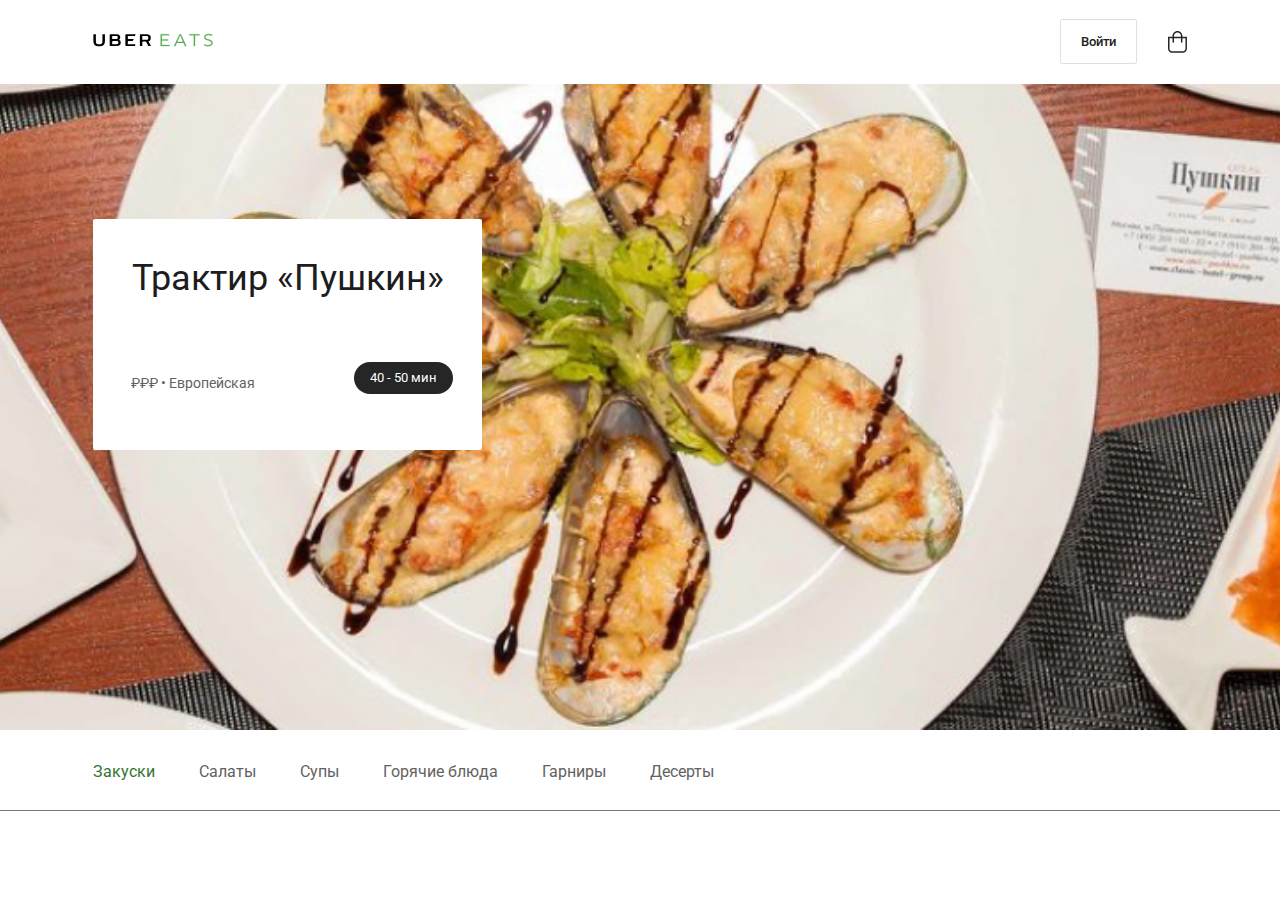
==== index.html @ a856df41 "tractire" ====
<!DOCTYPE html>
<html lang="ru">
<head>
    <meta charset="UTF-8">
    <meta http-equiv="X-UA-Compatible" content="IE=edge">
    <meta name="viewport" content="width=device-width, initial-scale=1.0">
    <title>Трактир "Пушкин"</title>
    <link rel="stylesheet" href="./css/style.css">
</head>
<body>
    <header class="header">
        <div class="container">
            <div class="header__top">
                <a class="header__logo" href="#!"><img class="header__logo-img" src="./img/logo.svg" alt="logo"></a>
                <div class="header__btn">
                    <a class="header__link" href="#!">Войти</a>
                    <a class="header__btn-link" href="#!"><img class="header__btn-img" src="./img/basket.svg" alt="basket"></a>
                </div>
            </div>
           
        </div>
    </header>
    <div class="header__content">
        <div class="container">
        <div class="header__tractire-name">
            <h1 class="header__title">Трактир «Пушкин»</h1>
            <div class="header__tractire-cart">
                <p class="header__tractire-price">₽₽₽ • Европейская</p>
                <p class="header__tractire-time">40 - 50 мин</p>
            </div>
        </div>
    </div>
    </div>
    <div class="header__menu">
        <div class="container">
            <a href="#!" class="header__link-menu menu-color">Закуски</a>
            <a href="#!" class="header__link-menu">Салаты</a>
            <a href="#!" class="header__link-menu">Супы</a>
            <a href="#!" class="header__link-menu">Горячие блюда</a>
            <a href="#!" class="header__link-menu">Гарниры</a>
            <a href="#!" class="header__link-menu">Десерты</a>
        </div>
    </div>
    
</body>
</html>
---- css/style.css ----
@import url('https://fonts.googleapis.com/css2?family=Roboto:wght@400;500&display=swap');

@import './reset.css';

body{
    font-family: "roboto", sans-serif;
    font-weight: 400;
    font-size: 16px;
    color: #1d1d1d;
}
.container{
    max-width: 1124px;
    padding: 0 15px;
    margin: 0 auto;
}
.header{
    
}
.header__top{
    padding: 30px 0;
    display: flex;
    justify-content: space-between;
    align-items: center;
}
.header__btn{

}
.header__link{
    font-weight: 500;
    font-size: 13px;
    line-height: 24px;
    text-align: center;
    border-radius: 2px;
    padding: 14px 20px;
    border: 1px solid #e0e0e0;
    margin-right: 27px;
    color:#1d1d1d;


}
.header__content{
    background-image: url(../img/photo.jpg);
    background-repeat: no-repeat;
    background-size: cover;
    background-position: top center;
    padding: 80px 0;
   
    
    

}
.header__tractire-name{
   max-width: 389px;
    border-radius: 2px;
    background-color: #fff;
    padding: 38px 0 46px;
    margin: 55px 0 200px;
   

}
.header__title{
    font-size: 36px;
    line-height: 43px;
    margin-bottom:  62px;
    text-align: center;
}
.header__tractire-cart{
    display: flex;
    justify-content: space-between;
    align-items: center;
    padding: 0 29px 0 38px;
}
.header__tractire-price{
    font-size: 14px;
    line-height: 17px;
    color: #626262;
}
.header__tractire-time{
    color: #fff;
    background-color: #262626;
    padding: 8px 16px;
    text-align: center;
    border-radius: 16px;
    font-size: 13px;
    line-height: 16px;
    margin-bottom: 10px;

}
.header__menu{
padding: 32px 0 29px;
border-bottom: 1px solid #757575;

}
.header__link-menu.menu-color{
    color: #327430;

}
.header__link-menu{
    color: #626262;
    line-height: 19px;

}
.header__link-menu + .header__link-menu{
    padding-left: 40px;
}
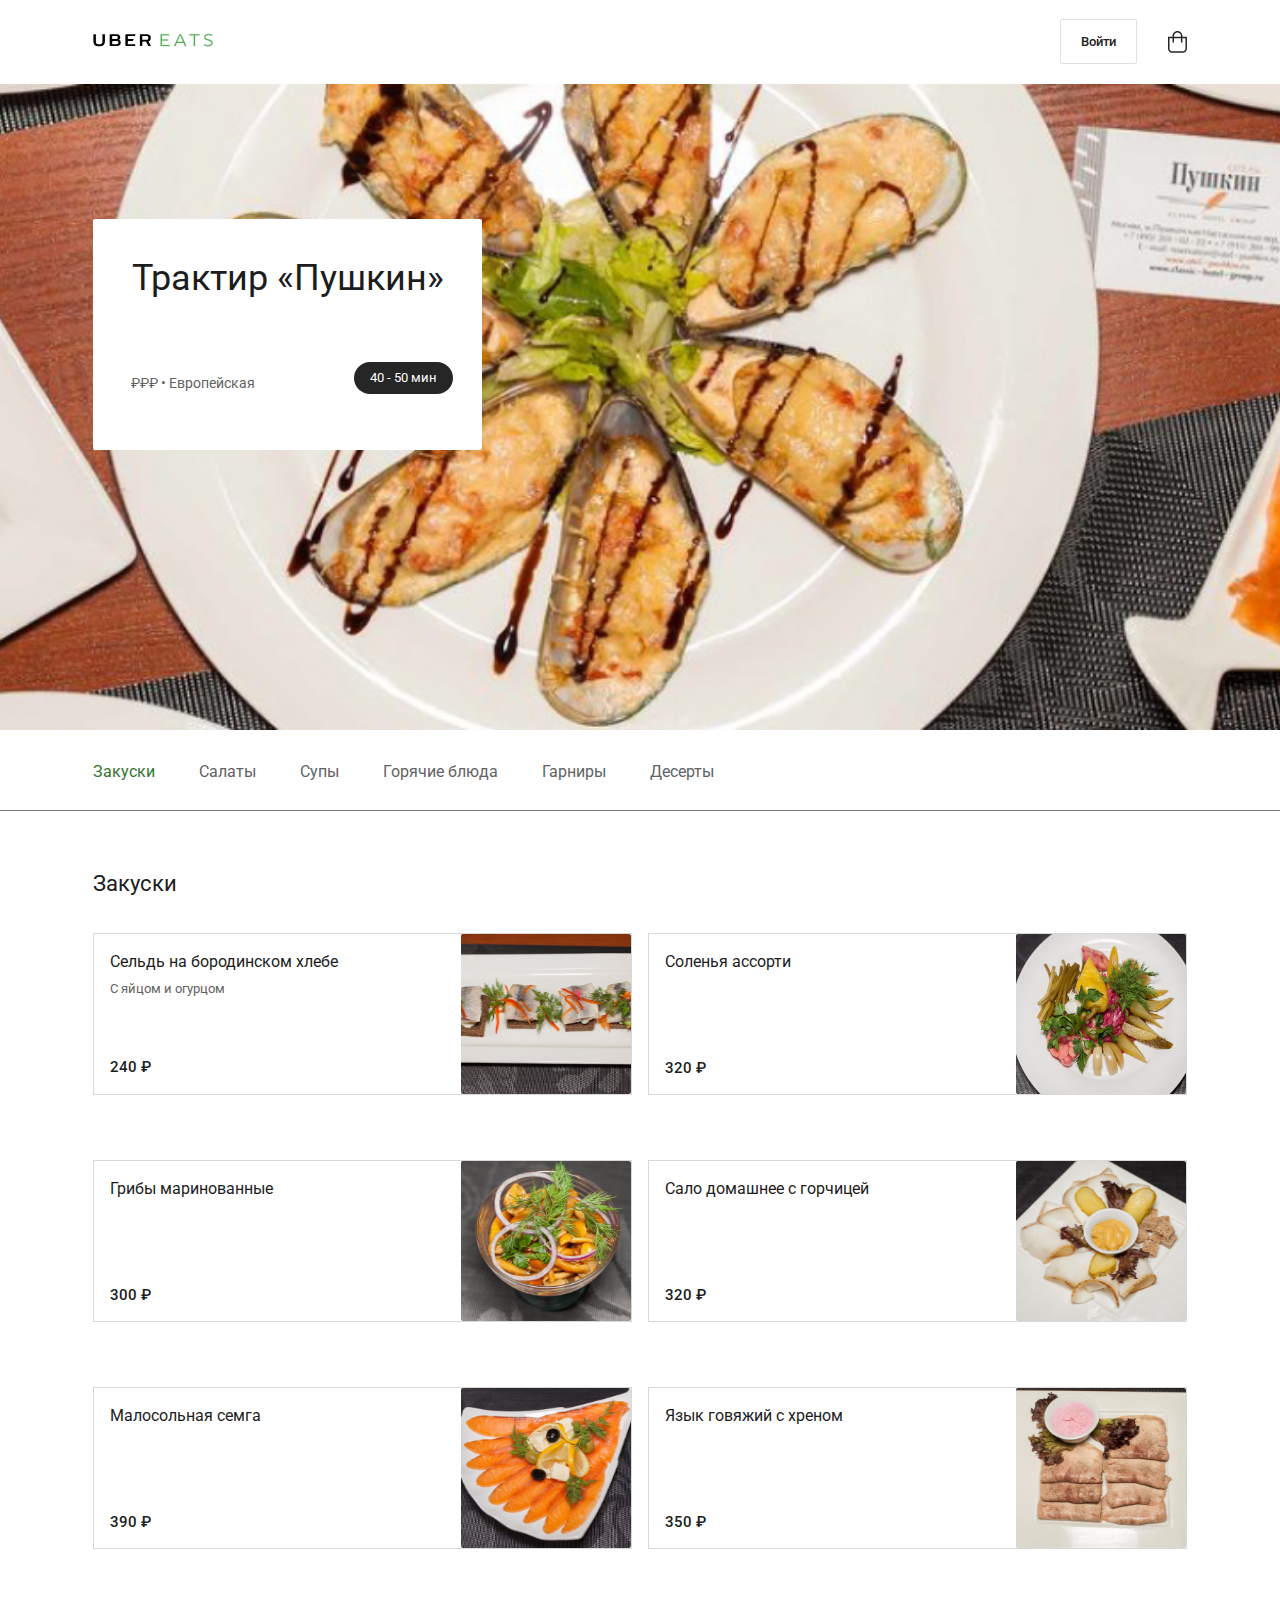
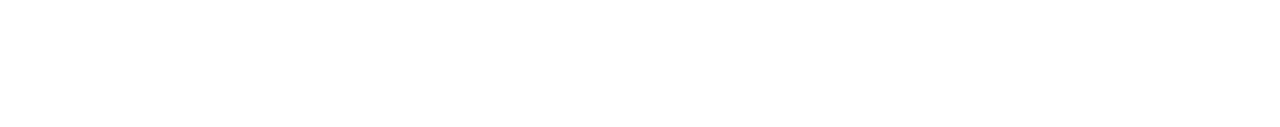
==== commit b02cf0ae: "menu" ====
--- a/index.html
+++ b/index.html
@@ -41,6 +41,74 @@
             <a href="#!" class="header__link-menu">Десерты</a>
         </div>
     </div>
+    <section class="menu__food">
+        <div class="container">
+            <h2 class="menu__food-title">Закуски</h2>
+            <div class="menu__food-inner">
+                <div class="menu__food-name name">
+                    <div class="menu__food-text">
+                    <h3 class="menu__food-name-title">Сельдь на бородинском хлебе</h3>
+                    <p class="menu__food-ingredients">С яйцом и огурцом</p>
+                    <p class="menu__food-price price">240 ₽</p>
+                </div>
+                <div class="menu__food-image">
+                    <img src="./img/photo-1.png" alt="food" class="menu__food-foods">
+
+                </div>
+                </div>
+                <div class="menu__food-name">
+                    <div class="menu__food-text">
+                    <h3 class="menu__food-name-title">Соленья ассорти</h3>
+                    <p class="menu__food-price">320 ₽</p>
+                </div>
+                <div class="menu__food-image">
+                    <img src="./img/photo-2.png" alt="food" class="menu__food-foods">
+
+                </div>
+                </div>
+                <div class="menu__food-name">
+                    <div class="menu__food-text">
+                    <h3 class="menu__food-name-title">Грибы маринованные</h3>
+                    <p class="menu__food-price">300 ₽</p>
+                </div>
+                <div class="menu__food-image">
+                    <img src="./img/photo-3.png" alt="food" class="menu__food-foods">
+
+                </div>
+                </div>
+                <div class="menu__food-name">
+                    <div class="menu__food-text">
+                    <h3 class="menu__food-name-title">Сало домашнее с горчицей</h3>
+                    <p class="menu__food-price">320 ₽</p>
+                </div>
+                <div class="menu__food-image">
+                    <img src="./img/photo-4.png" alt="food" class="menu__food-foods">
+
+                </div>
+                </div>
+                <div class="menu__food-name">
+                    <div class="menu__food-text">
+                    <h3 class="menu__food-name-title">Малосольная семга</h3>
+                    <p class="menu__food-price">390 ₽</p>
+                </div>
+                <div class="menu__food-image">
+                    <img src="./img/photo-5.png" alt="food" class="menu__food-foods">
+
+                </div>
+                </div>
+                <div class="menu__food-name">
+                    <div class="menu__food-text">
+                    <h3 class="menu__food-name-title">Язык говяжий с хреном</h3>
+                    <p class="menu__food-price">350 ₽</p>
+                </div>
+                <div class="menu__food-image">
+                    <img src="./img/photo-6.png" alt="food" class="menu__food-foods">
+
+                </div>
+                </div>
+            </div>
+        </div>
+    </section>
     
 </body>
 </html>--- a/css/style.css
+++ b/css/style.css
@@ -3,7 +3,7 @@
 @import './reset.css';
 
 body{
-    font-family: "roboto", sans-serif;
+    font-family:  'Roboto', sans-serif;
     font-weight: 400;
     font-size: 16px;
     color: #1d1d1d;
@@ -88,7 +88,7 @@
 }
 .header__menu{
 padding: 32px 0 29px;
-border-bottom: 1px solid #757575;
+border-bottom: 1px solid rgb(117, 117, 117);
 
 }
 .header__link-menu.menu-color{
@@ -103,3 +103,52 @@
 .header__link-menu + .header__link-menu{
     padding-left: 40px;
 }
+.menu__food{
+    padding: 56px 0 80px;
+}
+.menu__food-title{
+    font-size: 22px;
+    line-height: 34px;
+    margin-bottom: 32px;
+}
+.menu__food-inner{
+    display: grid;
+    grid-template-columns: repeat(2, 1fr);
+    grid-gap: 16px;
+    padding-bottom: 49px;
+}
+.menu__food-name{
+    display: flex;
+    justify-content: space-between;
+    padding-left: 16px;
+    border: 1px solid #d8d8d8;
+    margin-bottom: 49px;
+
+}
+.menu__food-name.name{
+    box-shadow: (0px 4px 4px 4px);
+    
+}
+    
+
+.menu__food-name-title{
+    line-height: 24px;
+    padding-top: 16px;
+    
+}
+.menu__food-ingredients{
+   margin-top: 4px;
+   font-size: 13px;
+   line-height: 21px;
+   color: #626262;
+}
+.menu__food-price{
+    margin-top: 84px;
+    font-weight: 500;
+    font-size: 15px;
+    line-height: 21px;
+    
+}
+.menu__food-price.price{
+    margin-top: 58px;
+}
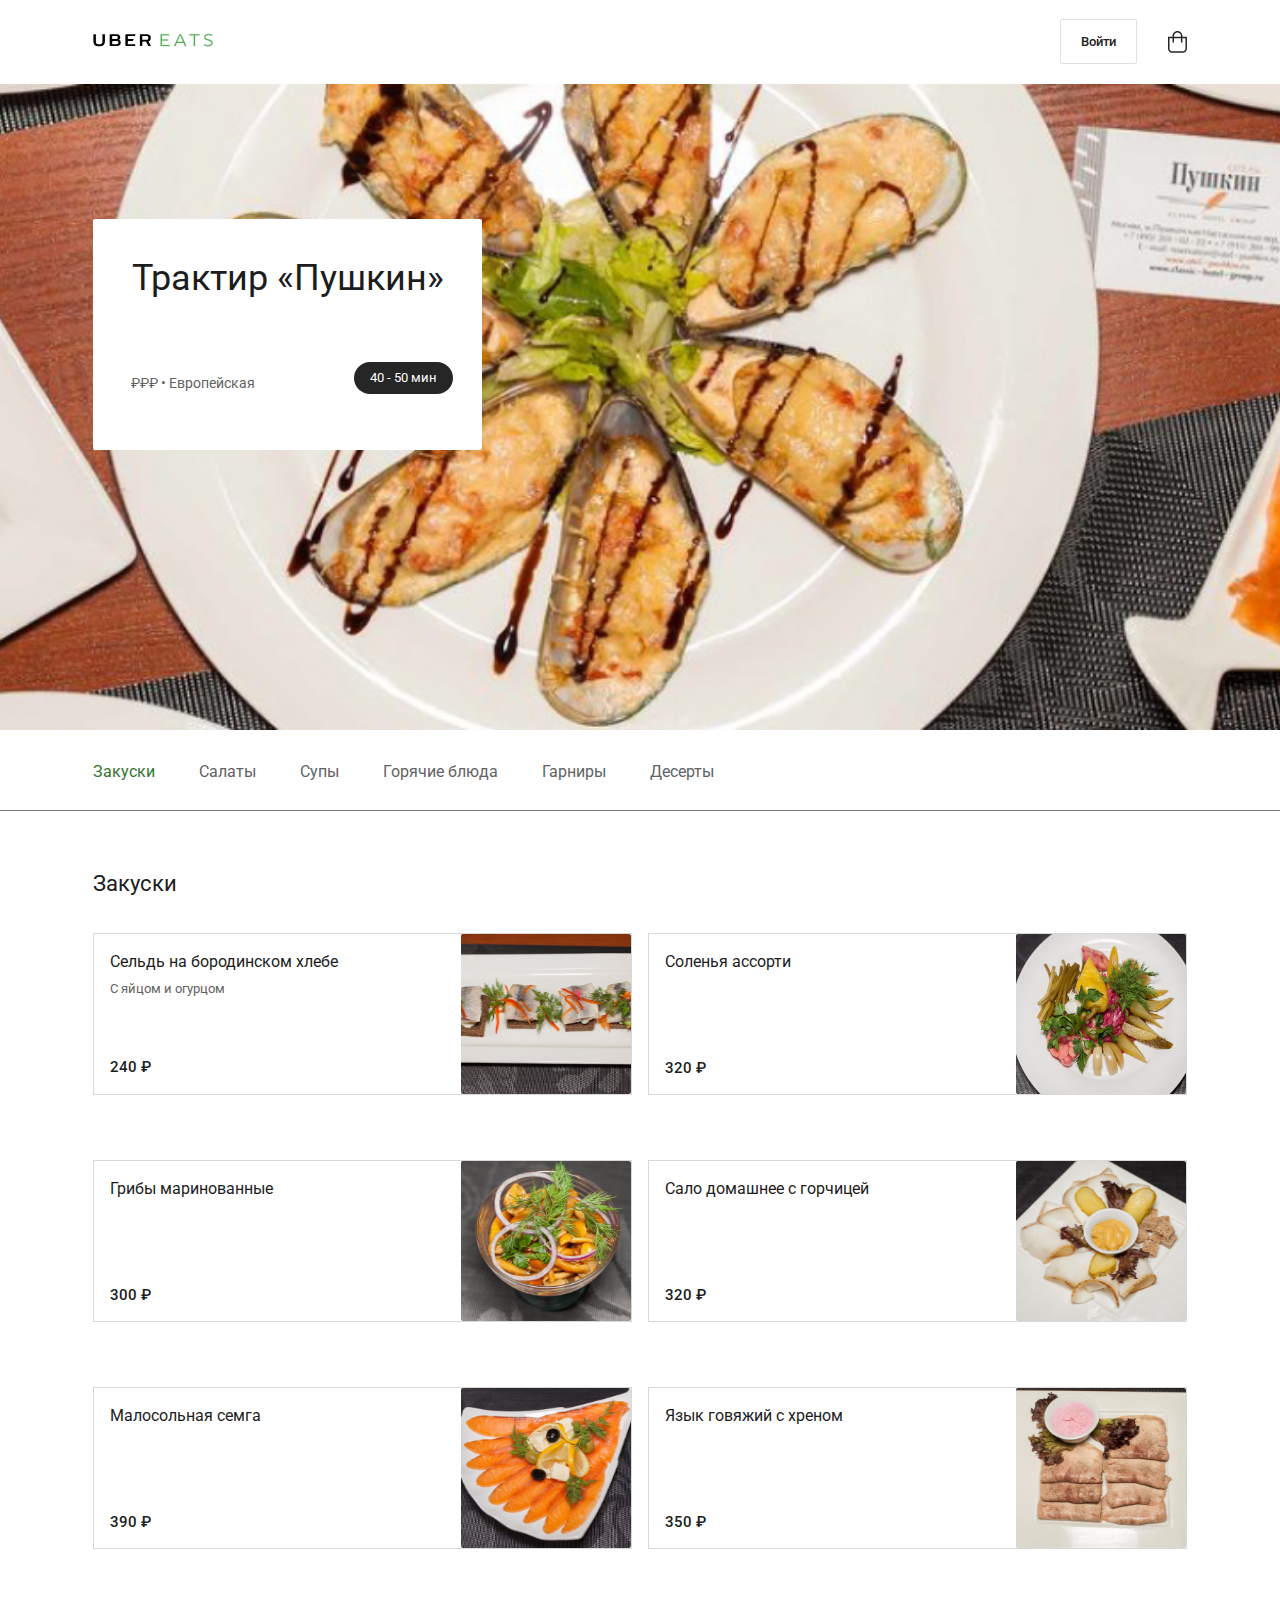
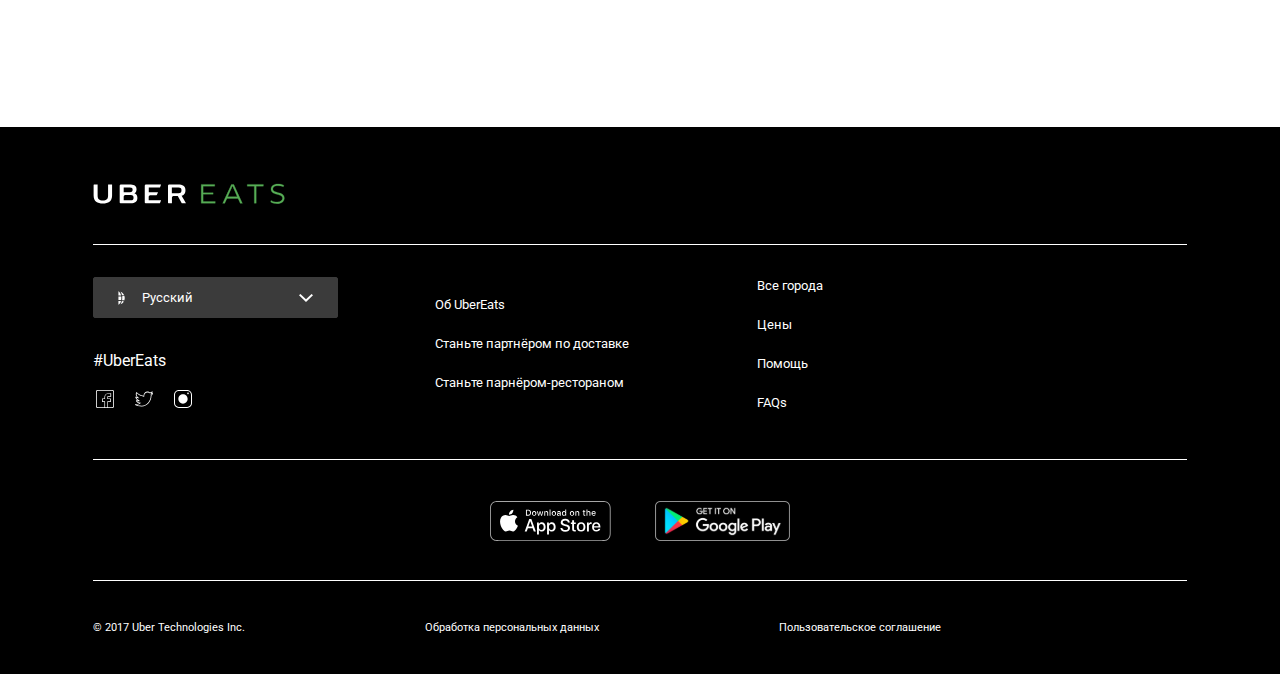
==== commit bc6c4901: "footer" ====
--- a/index.html
+++ b/index.html
@@ -109,6 +109,52 @@
             </div>
         </div>
     </section>
+    <footer class="footer">
+        <div class="container">
+            <div class="footer__logo">
+                <a href="#!" class="footer__logotip"><img src="./img/white-logo.svg" alt="logo" class="footer__logo-img"></a>
+            </div>
+            <div class="footer__inner">
+                <div class="footer__social">
+                    <button class="footer__btn">
+                        <img src="./img/world.svg" alt="world" class="footer__world">
+                        <p class="footer__language">Русский</p>
+                        <img src="./img/arrow-bottom.svg" alt="arrow" class="footer__arrow">
+                    </button>
+                    <p class="footer__text-logo">#UberEats</p>
+                    <div class="footer__social-icons">
+                        <a href="#" class="footer__social-link"><img src="./img/facebook.svg" alt="facebook" class="footer__social-link-img"></a>
+                        <a href="#" class="footer__social-link"><img src="./img/twitter.svg" alt="facebook" class="footer__social-link-img"></a>
+                        <a href="#" class="footer__social-link"><img src="./img/instagram.svg" alt="facebook" class="footer__social-link-img"></a>
+                    </div>
+                </div>
+                <div class="footer__infoForPartners">
+                    <ul class="footer__infoForPartners-inner">
+                        <li class="footer__infoForPartners-items"><a href="#!" class="footer__infoForPartners-link">Об UberEats</a></li>
+                        <li class="footer__infoForPartners-items"><a href="#!" class="footer__infoForPartners-link">Станьте партнёром по доставке</a></li>
+                        <li class="footer__infoForPartners-items"><a href="#!" class="footer__infoForPartners-link">Станьте парнёром-рестораном</a></li>
+                    </ul>
+                </div>
+                <div class="footer__info">
+                    <ul class="footer__info-inner">
+                        <li class="footer__info-items"><a href="#!" class="footer__info-link">Все города</a></li>
+                        <li class="footer__info-items"><a href="#!" class="footer__info-link">Цены</a></li>
+                        <li class="footer__info-items"><a href="#!" class="footer__info-link">Помощь</a></li>
+                        <li class="footer__info-items"><a href="#!" class="footer__info-link">FAQs</a></li>
+                    </ul>
+                </div>
+            </div>
+            <div class="footer__buttons">
+                <a href="#!" class="footer__buttons-link"><img src="./img/app-store.svg" alt="plays" class="footer__buttons-img"></a>
+                <a href="#!" class="footer__buttons-link"><img src="./img/google.svg" alt="plays" class="footer__buttons-img"></a>
+            </div>
+            <div class="footer__secret">
+                <p class="uber">© 2017 Uber Technologies Inc.</p>
+                <p class="uber">Обработка персональных данных</p>
+                <p class="uber">Пользовательское соглашение</p>
+            </div>
+        </div>
+    </footer>
     
 </body>
 </html>--- a/css/style.css
+++ b/css/style.css
@@ -152,3 +152,97 @@
 .menu__food-price.price{
     margin-top: 58px;
 }
+.footer{
+    background-color: #000000;
+    padding: 56px 0 40px;
+}
+.footer__logo{
+    
+    padding-bottom: 40px;
+    border-bottom: 1px solid rgb(255, 255, 255);
+    
+}
+.footer__inner{
+    padding: 32px 0 48px;
+    display: flex;
+
+    align-items: center;
+    font-weight: 400;
+    font-size: 13px;
+    line-height: 16px;
+    color: #fff;
+    border-bottom: 1px solid #fff;
+}
+.footer__social{
+    padding-right: 97px;
+}
+.footer__btn{
+    border: 1px solid #3b3b3b;
+    background-color: #3B3B3B;
+    border-radius: 2px;
+    padding: 12px 24px 12px 0px;
+    display: flex;
+    justify-content: space-between;
+    align-items: center;
+    margin-bottom: 33px;
+}
+.footer__world{
+    padding-left: 24px;
+    padding-right: 17px;
+}
+.footer__language{
+    padding-right: 106px;
+
+}
+.footer__text-logo{
+    font-size: 16px;
+    line-height: 19px;
+    margin-bottom: 17px;
+}
+.footer__social-link + .footer__social-link{
+    padding-left: 12px;
+}
+.footer__infoForPartners{
+padding-right: 128px;
+}
+.footer__infoForPartners-inner{
+
+}
+.footer__infoForPartners-items + .footer__infoForPartners-items{
+padding-top: 23px;
+}
+.footer__infoForPartners-link{
+    color: #fff;
+}
+.footer__info{
+
+}
+.footer__info-inner{
+
+}
+.footer__info-items + .footer__info-items{
+    padding-top: 23px;
+
+}
+.footer__info-link{
+    color: #fff;
+}
+.footer__buttons{
+    padding: 41px 0 39px;
+    text-align: center;
+    border-bottom: 1px solid #fff;
+}
+.footer__buttons-link + .footer__buttons-link{
+    padding-left: 40px;
+}
+.footer__secret{
+    display: flex;
+    font-size: 11px;
+    line-height: 13px;
+    align-items: center;
+    color: #fff;
+    padding: 40px 0 0;
+}
+.uber + .uber{
+    padding-left: 180px;
+}
